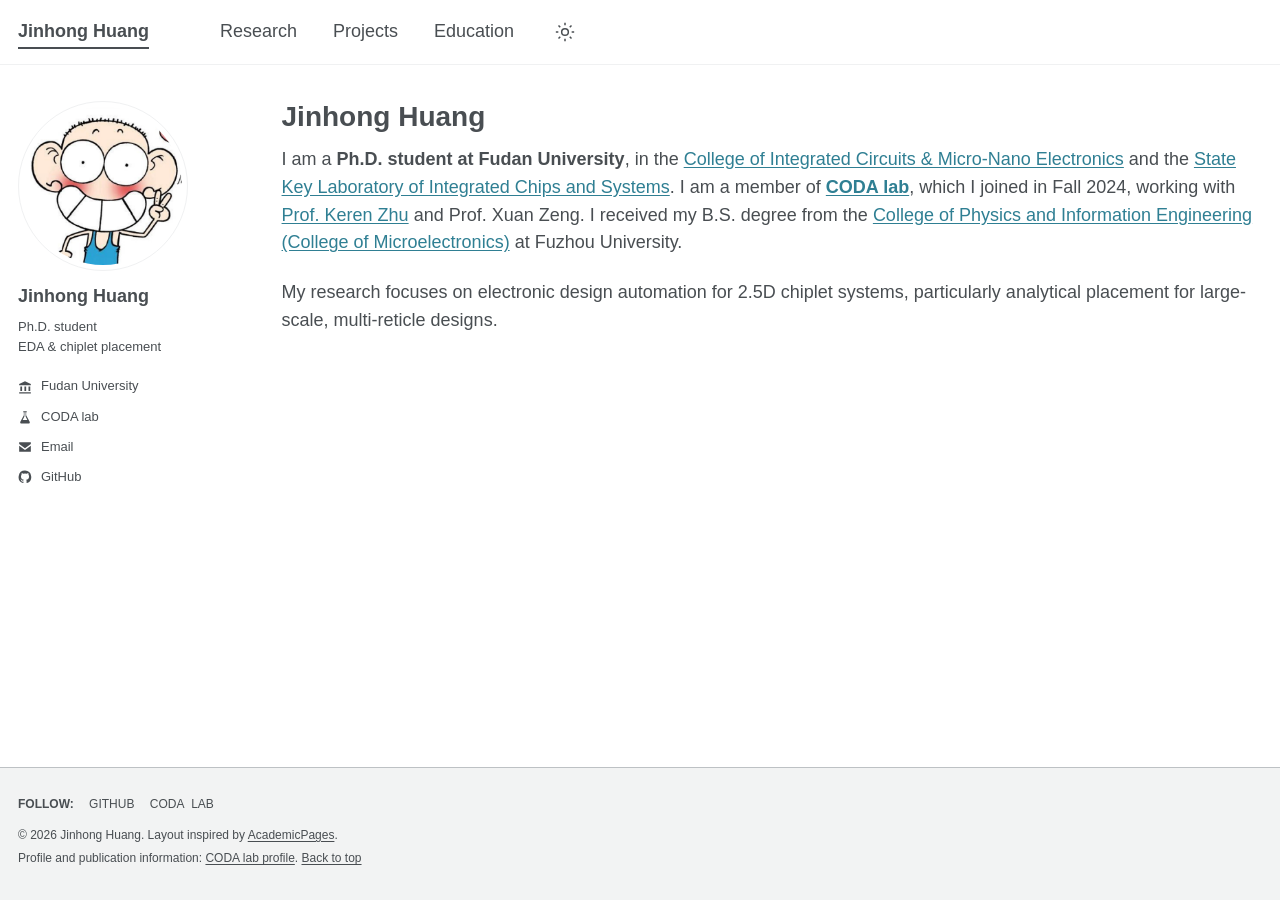
==== index.html @ 20c63093 "Publish academic homepage" ====
<!doctype html>
<html lang="en">
<head>
  <meta charset="utf-8">
  <meta name="viewport" content="width=device-width, initial-scale=1">
  <meta name="description" content="Jinhong Huang, Ph.D. student at Fudan University and member of CODA lab. Research in chiplet placement and electronic design automation.">
  <meta name="theme-color" content="#ffffff">
  <title>Jinhong Huang</title>
  <link rel="icon" type="image/svg+xml" href="assets/favicon.svg">
  <link rel="stylesheet" href="styles.css">
  <script src="script.js" defer></script>
</head>
<body>
  <a class="skip-link" href="#content">Skip to content</a>
  <header class="masthead">
    <nav class="masthead-inner" aria-label="Main navigation">
      <a class="site-name" href="index.html" aria-current="page">Jinhong Huang</a>
      <a href="research/index.html">Research</a>
      <a href="projects/index.html">Projects</a>
      <a href="education/index.html">Education</a>
      <button id="theme-toggle" type="button" aria-label="Switch to dark theme" aria-pressed="false" hidden><svg viewBox="0 0 24 24" width="20" height="20" fill="none" stroke="currentColor" stroke-width="1.8" aria-hidden="true"><circle cx="12" cy="12" r="4"/><path d="M12 1v3m0 16v3M1 12h3m16 0h3M4.2 4.2l2.1 2.1m11.4 11.4 2.1 2.1M4.2 19.8l2.1-2.1M17.7 6.3l2.1-2.1"/></svg></button>
    </nav>
  </header>
  <div class="main-layout">
    <aside class="sidebar" aria-label="Profile">
      <img class="avatar" src="assets/profile.png" alt="Jinhong Huang's GitHub avatar" width="170" height="170">
      <div class="profile-text">
        <h2 class="author-name">Jinhong Huang</h2>
        <p class="author-bio">Ph.D. student<br>EDA &amp; chiplet placement</p>
        <ul class="profile-links">
          <li><svg viewBox="0 0 24 24" aria-hidden="true"><path d="m12 2 10 5v2H2V7l10-5ZM4 11h3v8H4Zm7 0h3v8h-3Zm7 0h3v8h-3ZM2 21h20v2H2Z"/></svg><a href="https://www.fudan.edu.cn/">Fudan University</a></li>
          <li><svg viewBox="0 0 24 24" aria-hidden="true"><path d="M9 2h6v2h-1v5l6 11a2 2 0 0 1-2 3H6a2 2 0 0 1-2-3l6-11V4H9V2Zm2 9-3 6h8l-3-6V4h-2v7Z"/></svg><a href="https://krz.engineer/">CODA lab</a></li>
          <li><svg viewBox="0 0 24 24" aria-hidden="true"><path d="M2 4h20v3l-10 7L2 7V4Zm0 6 10 7 10-7v10H2V10Z"/></svg><a href="mailto:huangjh24@m.fudan.edu.cn">Email</a></li>
          <li><svg viewBox="0 0 24 24" aria-hidden="true"><path d="M12 1a11 11 0 0 0-3.5 21.4c.6.1.8-.3.8-.5v-2.1c-3.1.7-3.7-1.3-3.7-1.3-.5-1.3-1.2-1.6-1.2-1.6-1-.7.1-.7.1-.7 1.1.1 1.7 1.1 1.7 1.1 1 1.7 2.6 1.2 3.2.9.1-.7.4-1.2.7-1.5-2.5-.3-5-1.2-5-5.4 0-1.2.4-2.2 1.1-3-.1-.3-.5-1.4.1-2.9 0 0 .9-.3 3 1.1a10.5 10.5 0 0 1 5.5 0c2.1-1.4 3-1.1 3-1.1.6 1.5.2 2.6.1 2.9.7.8 1.1 1.8 1.1 3 0 4.2-2.6 5.1-5 5.4.4.3.7 1 .7 2v3.1c0 .3.2.6.8.5A11 11 0 0 0 12 1Z"/></svg><a href="https://github.com/ElectroWarriors">GitHub</a></li>
        </ul>
      </div>
    </aside>
    <main id="content">
      <section id="about" aria-labelledby="about-title">
        <h1 id="about-title">Jinhong Huang</h1>
        <p>I am a <strong>Ph.D. student at Fudan University</strong>, in the <a href="https://icmne.fudan.edu.cn/">College of Integrated Circuits &amp; Micro-Nano Electronics</a> and the <a href="https://sklics.fudan.edu.cn/">State Key Laboratory of Integrated Chips and Systems</a>. I am a member of <a href="https://krz.engineer/"><strong>CODA lab</strong></a>, which I joined in Fall 2024, working with <a href="https://krz.engineer/keren/">Prof. Keren Zhu</a> and Prof. Xuan Zeng. I received my B.S. degree from the <a href="https://wx.fzu.edu.cn/xygk/xyjj.htm">College of Physics and Information Engineering (College of Microelectronics)</a> at Fuzhou University.</p>
        <p>My research focuses on electronic design automation for 2.5D chiplet systems, particularly analytical placement for large-scale, multi-reticle designs.</p>
      </section>
    </main>
  </div>
  <footer class="page-footer"><div class="footer-inner">
    <p class="footer-follow"><strong>Follow:</strong> <a href="https://github.com/ElectroWarriors">GitHub</a> <a href="https://krz.engineer/">CODA lab</a></p>
    <p>© <span id="year">2026</span> Jinhong Huang. Layout inspired by <a href="https://github.com/academicpages/academicpages.github.io">AcademicPages</a>.</p>
    <p>Profile and publication information: <a href="https://krz.engineer/people/jinhong-huang/">CODA lab profile</a>. <a href="#content">Back to top</a></p>
  </div></footer>
</body>
</html>
---- styles.css ----
:root {
  color-scheme: light;
  --background: #fff;
  --text: #494e52;
  --muted: #687279;
  --link: #2f7f93;
  --border: #f0f1f2;
  --footer: #f2f3f3;
  font-family: -apple-system, BlinkMacSystemFont, "Segoe UI", "Helvetica Neue", Arial, "Microsoft YaHei", sans-serif;
  font-size: 18px;
  line-height: 1.55;
  -webkit-font-smoothing: antialiased;
}
* { box-sizing: border-box; }
html { scroll-padding-top: 24px; }
body { margin: 0; min-height: 100vh; display: flex; flex-direction: column; color: var(--text); background: var(--background); }
a { color: var(--link); text-decoration: underline; text-underline-offset: 2px; }
a:hover { text-decoration: none; }
a:focus-visible, button:focus-visible { outline: 2px solid var(--link); outline-offset: 4px; }
button { font: inherit; }
[hidden] { display: none !important; }
.skip-link { position: absolute; top: -80px; left: 18px; background: var(--background); padding: 8px 15px; z-index: 20; }
.skip-link:focus { top: 8px; }
.masthead { border-bottom: 1px solid var(--border); }
.masthead-inner { max-width: 1280px; margin: auto; padding: 15px 18px; display: flex; align-items: center; gap: 36px; min-height: 64px; }
.masthead a { color: var(--text); text-decoration: none; white-space: nowrap; }
.masthead a:hover { text-decoration: underline; text-underline-offset: 7px; }
.masthead a[aria-current="page"] { text-decoration: underline; text-underline-offset: 10px; text-decoration-thickness: 2px; }
.site-name { font-weight: 700; margin-right: 35px; }
#theme-toggle { background: none; color: var(--text); border: 0; padding: 4px; width: 30px; height: 30px; cursor: pointer; display: grid; place-items: center; }
.main-layout { width: 100%; max-width: 1280px; flex: 1; margin: 36px auto 0; padding: 0 18px; display: grid; grid-template-columns: 21.18644% minmax(0, 1fr); align-items: start; }
.sidebar { position: sticky; top: 28px; padding-right: 30px; font-size: 13px; }
.avatar { display: block; width: 170px; max-width: 100%; height: auto; aspect-ratio: 1; object-fit: cover; border: 1px solid var(--border); border-radius: 50%; padding: 5px; }
.author-name { margin: 13px 0 8px; font-size: 18px; line-height: 1.4; }
.author-bio { margin: 0 0 19px; line-height: 1.55; }
.profile-links { margin: 0; padding: 0; list-style: none; }
.profile-links li { display: flex; align-items: center; gap: 9px; margin: 0 0 10px; }
.profile-links svg { width: 14px; height: 14px; flex-shrink: 0; fill: currentColor; }
.profile-links a { color: var(--text); text-decoration: none; }
.profile-links a:hover { text-decoration: underline; }
main { min-width: 0; padding-bottom: 28px; }
h1 { margin: -3px 0 10px; font-size: 28px; line-height: 1.35; font-weight: 700; }
.page-title { margin-bottom: 27px; }
.project h2 { font-size: 19px; margin-bottom: 9px; line-height: 1.5; }
#projects > h1, #education > h1 { margin-bottom: 24px; }
h2 { font-size: 23px; margin: 0 0 16px; line-height: 1.4; }
h3 { font-size: 19px; line-height: 1.5; margin: 0 0 9px; }
p { margin: 0 0 22px; }
section { margin-bottom: 39px; }
section:last-child { margin-bottom: 0; }
main ul { margin: 0 0 22px; padding-left: 39px; }
main li { padding-left: 0; margin-bottom: 8px; }
.affiliation { font-size: 14px; color: var(--muted); margin-top: -7px; margin-bottom: 16px; }
.contact-line { font-size: 16px; overflow-wrap: anywhere; }
.section-note { font-size: 13px; color: var(--muted); margin: -7px 0 20px; }
.publication { margin-bottom: 25px; }
.publication h3 { font-size: 18px; margin-bottom: 7px; }
.publication p { font-size: 16px; margin-bottom: 6px; line-height: 1.65; }
.publication h3 a { text-decoration: none; }
.publication h3 a:hover { text-decoration: underline; }
.venue { color: var(--text); }
.accepted { color: var(--link); font-weight: 600; }
.paper-links { font-size: 15px; word-spacing: 4px; }
.project { margin-bottom: 32px; }
.project + .project { border-top: 1px solid var(--border); padding-top: 28px; }
.project p { margin-bottom: 17px; }
.project ul { font-size: 16px; margin-bottom: 17px; }
.project-type { color: var(--muted); font-size: 15px; margin-top: -3px; }
figure { margin: 23px 0 0; }
.figure-link { display: block; width: fit-content; max-width: 100%; margin: auto; }
figure img { display: block; width: 100%; max-width: 100%; height: auto; background: white; }
figure .placement-figure { width: 840px; }
figcaption { margin: 10px 0 0; color: var(--muted); font-size: 13px; line-height: 1.6; }
.page-footer { background: var(--footer); border-top: 1px solid #bdc1c4; padding: 27px 18px; font-size: 12px; }
.footer-inner { max-width: 1244px; margin: auto; }
.page-footer p { margin: 0 0 5px; }
.page-footer a { color: inherit; }
.footer-follow { text-transform: uppercase; word-spacing: 4px; margin-bottom: 12px !important; }
.footer-follow a { text-decoration: none; margin-left: 8px; }
html[data-theme="dark"] { color-scheme: dark; --background: #25282b; --text: #e5e7e9; --muted: #adb5bb; --link: #76c8df; --border: #40464b; --footer: #202326; }
@media (max-width: 1000px) {
  .masthead-inner { gap: 26px; }
  .site-name { margin-right: 8px; }
  .main-layout { grid-template-columns: 24% minmax(0, 1fr); }
  .sidebar { padding-right: 25px; }
  .avatar { width: 155px; }
}
@media (max-width: 767px) {
  :root { font-size: 16px; }
  .masthead-inner { padding: 14px 18px; gap: 12px 22px; flex-wrap: wrap; font-size: 14px; }
  .site-name { flex: 1 0 calc(100% - 60px); margin: 0; font-size: 17px; order: -2; }
  #theme-toggle { order: -1; }
  .main-layout { display: block; margin-top: 23px; }
  .sidebar { position: static; display: flex; align-items: center; gap: 18px; padding: 0 0 22px; margin-bottom: 27px; border-bottom: 1px solid var(--border); }
  .avatar { width: 105px; flex-shrink: 0; }
  .author-name { margin: 0 0 4px; font-size: 17px; }
  .author-bio { margin-bottom: 9px; font-size: 12px; }
  .profile-links { display: flex; gap: 7px 14px; flex-wrap: wrap; }
  .profile-links li { margin: 0; gap: 5px; font-size: 11px; }
  .profile-links li:first-child { flex-basis: 100%; }
  .profile-links svg { width: 12px; height: 12px; }
  h1 { font-size: 26px; }
  h2 { font-size: 22px; }
  h3, .publication h3 { font-size: 17px; }
  .project h2 { font-size: 17px; }
  p { margin-bottom: 19px; }
  .affiliation { font-size: 12px; line-height: 1.8; }
  .publication p { font-size: 14px; }
  main ul { padding-left: 23px; }
  .project ul { font-size: 14px; }
  figcaption { font-size: 12px; }
  .page-footer { font-size: 11px; }
}
@media (max-width: 380px) {
  .masthead-inner { gap: 10px 17px; font-size: 13px; }
  .sidebar { gap: 13px; }
  .avatar { width: 82px; }
  .profile-links { gap: 7px 10px; }
}
@media print {
  .masthead, .sidebar, .page-footer, .skip-link { display: none; }
  .main-layout { display: block; margin: 0; padding: 0; }
  :root { font-size: 12px; }
  body { background: white; color: black; }
  .publication, figure { break-inside: avoid; }
}
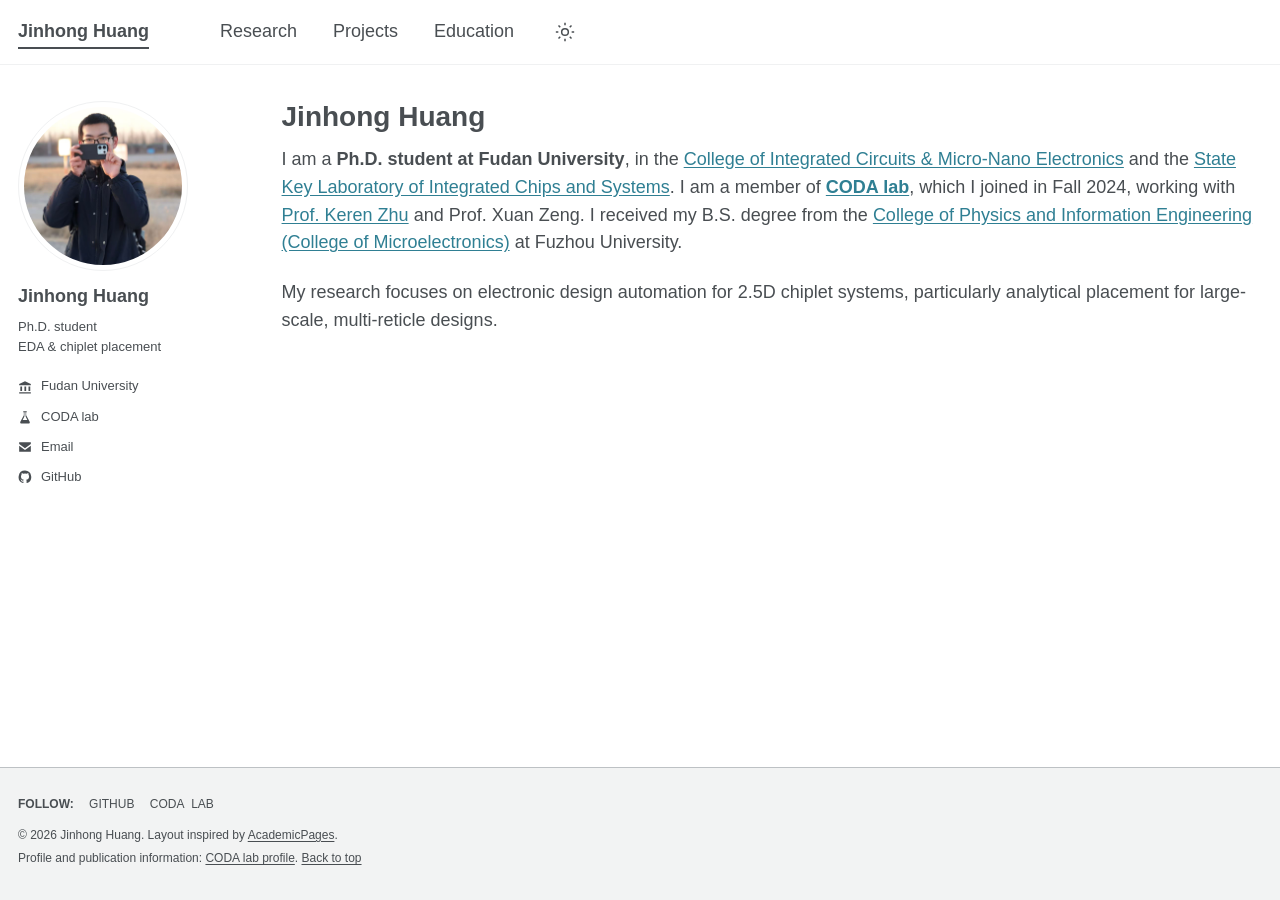
==== commit 04ce2f5b: "Update profile photograph" ====
--- a/index.html
+++ b/index.html
@@ -23,7 +23,7 @@
   </header>
   <div class="main-layout">
     <aside class="sidebar" aria-label="Profile">
-      <img class="avatar" src="assets/profile.png" alt="Jinhong Huang's GitHub avatar" width="170" height="170">
+      <img class="avatar" src="assets/profile.jpg" alt="Portrait of Jinhong Huang" width="170" height="170">
       <div class="profile-text">
         <h2 class="author-name">Jinhong Huang</h2>
         <p class="author-bio">Ph.D. student<br>EDA &amp; chiplet placement</p>
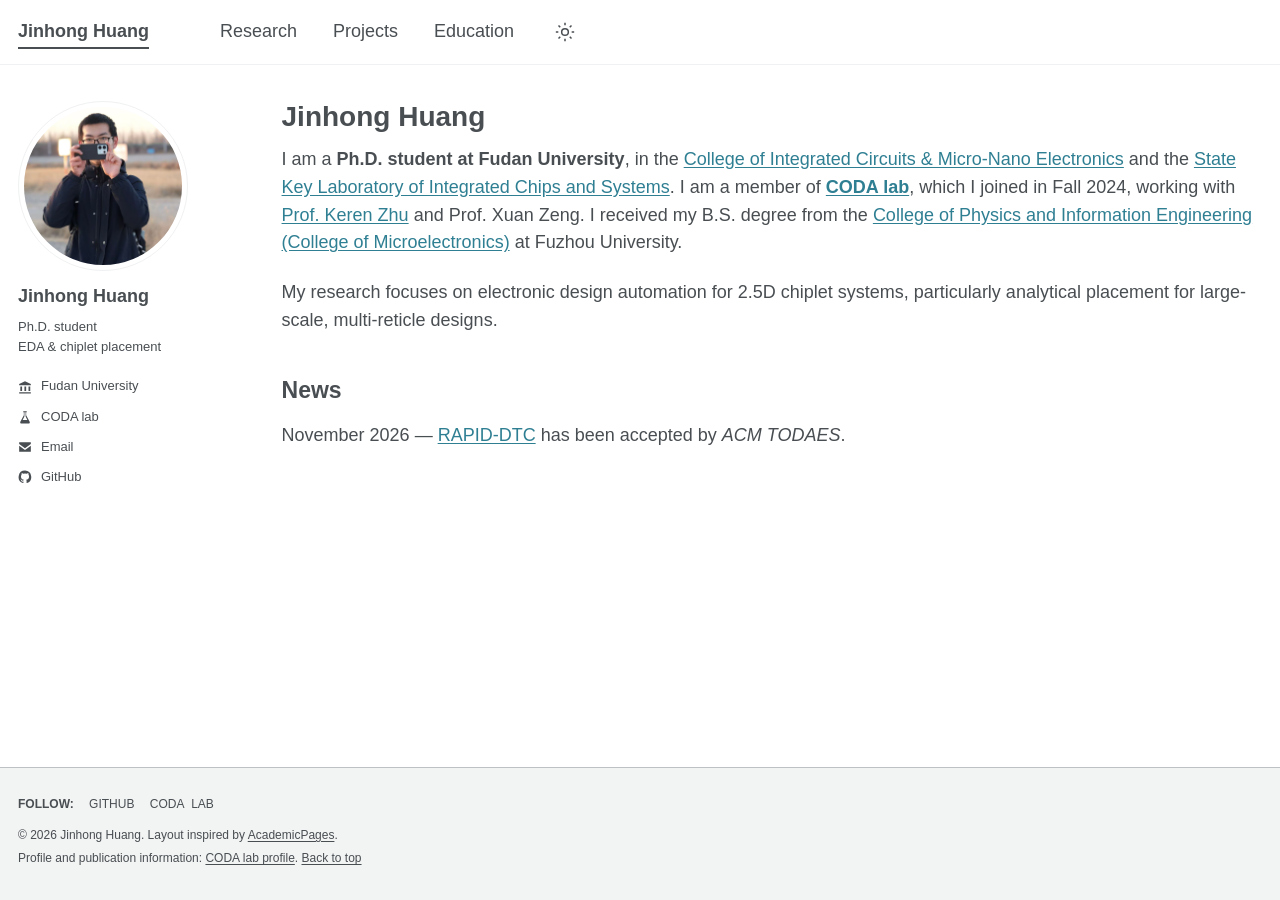
==== commit 623b6420: "Add RAPID-DTC TODAES acceptance and project" ====
--- a/index.html
+++ b/index.html
@@ -41,6 +41,10 @@
         <p>I am a <strong>Ph.D. student at Fudan University</strong>, in the <a href="https://icmne.fudan.edu.cn/">College of Integrated Circuits &amp; Micro-Nano Electronics</a> and the <a href="https://sklics.fudan.edu.cn/">State Key Laboratory of Integrated Chips and Systems</a>. I am a member of <a href="https://krz.engineer/"><strong>CODA lab</strong></a>, which I joined in Fall 2024, working with <a href="https://krz.engineer/keren/">Prof. Keren Zhu</a> and Prof. Xuan Zeng. I received my B.S. degree from the <a href="https://wx.fzu.edu.cn/xygk/xyjj.htm">College of Physics and Information Engineering (College of Microelectronics)</a> at Fuzhou University.</p>
         <p>My research focuses on electronic design automation for 2.5D chiplet systems, particularly analytical placement for large-scale, multi-reticle designs.</p>
       </section>
+      <section id="news" aria-labelledby="news-title">
+        <h2 id="news-title">News</h2>
+        <p><time datetime="2026-11">November 2026</time> — <a href="research/index.html#rapid-dtc-publication">RAPID-DTC</a> has been accepted by <em>ACM TODAES</em>.</p>
+      </section>
     </main>
   </div>
   <footer class="page-footer"><div class="footer-inner">
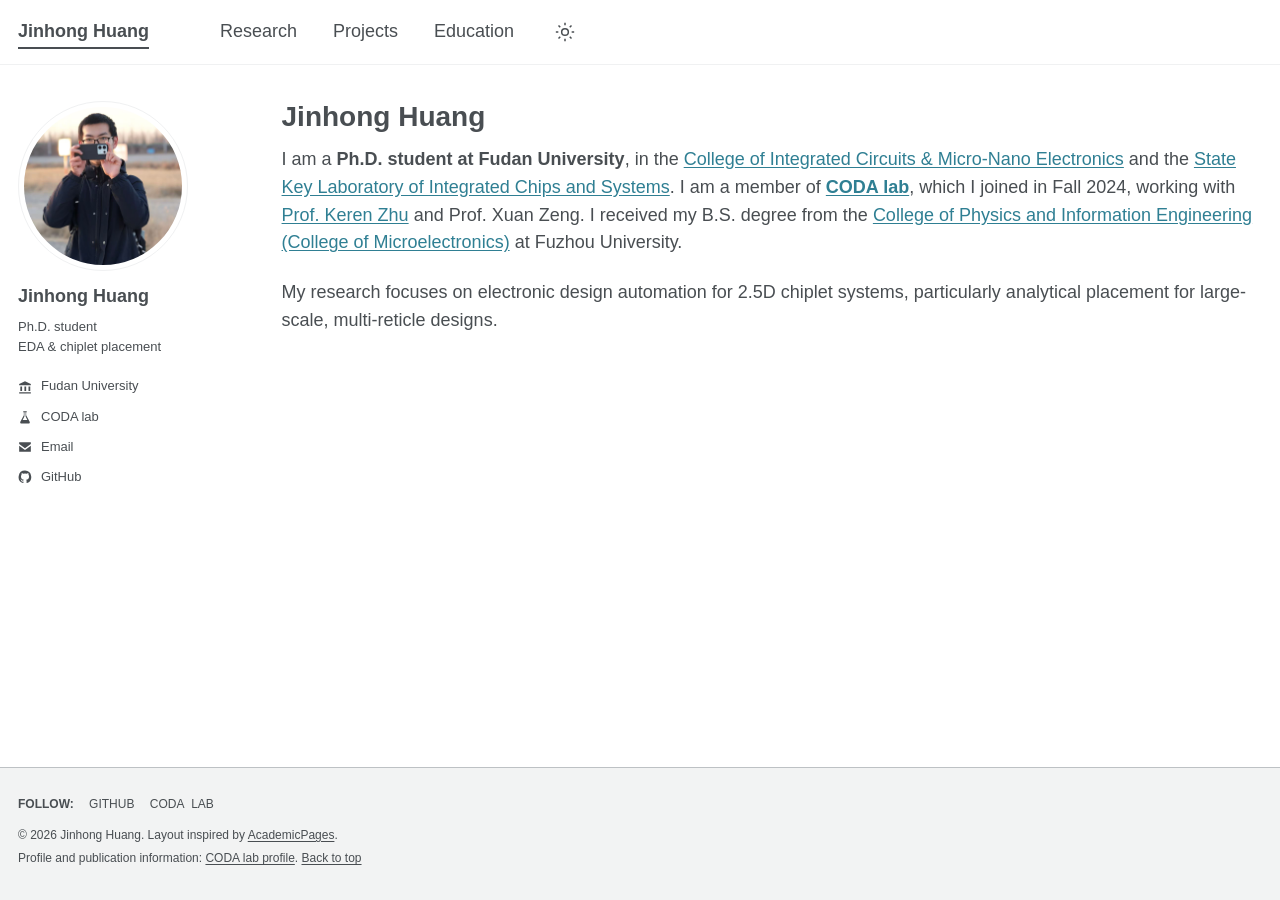
==== commit 553d5380: "Revert "Add RAPID-DTC TODAES acceptance and project" This reverts commit 623b642048b39aea18c2c91646c" ====
--- a/index.html
+++ b/index.html
@@ -41,10 +41,6 @@
         <p>I am a <strong>Ph.D. student at Fudan University</strong>, in the <a href="https://icmne.fudan.edu.cn/">College of Integrated Circuits &amp; Micro-Nano Electronics</a> and the <a href="https://sklics.fudan.edu.cn/">State Key Laboratory of Integrated Chips and Systems</a>. I am a member of <a href="https://krz.engineer/"><strong>CODA lab</strong></a>, which I joined in Fall 2024, working with <a href="https://krz.engineer/keren/">Prof. Keren Zhu</a> and Prof. Xuan Zeng. I received my B.S. degree from the <a href="https://wx.fzu.edu.cn/xygk/xyjj.htm">College of Physics and Information Engineering (College of Microelectronics)</a> at Fuzhou University.</p>
         <p>My research focuses on electronic design automation for 2.5D chiplet systems, particularly analytical placement for large-scale, multi-reticle designs.</p>
       </section>
-      <section id="news" aria-labelledby="news-title">
-        <h2 id="news-title">News</h2>
-        <p><time datetime="2026-11">November 2026</time> — <a href="research/index.html#rapid-dtc-publication">RAPID-DTC</a> has been accepted by <em>ACM TODAES</em>.</p>
-      </section>
     </main>
   </div>
   <footer class="page-footer"><div class="footer-inner">
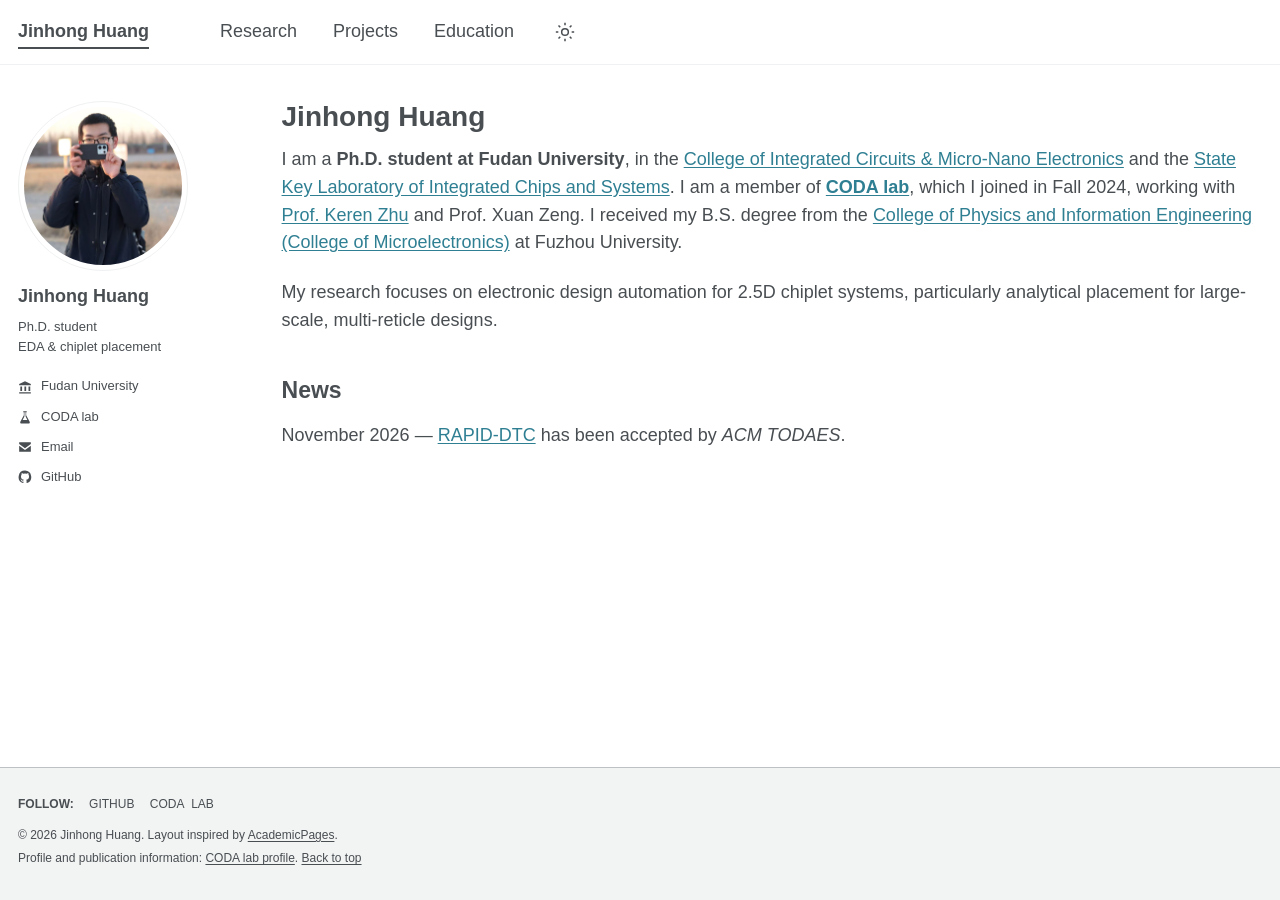
==== commit a8b06e1c: "Keep RAPID-DTC website updates as draft" ====
--- a/index.html
+++ b/index.html
@@ -41,6 +41,10 @@
         <p>I am a <strong>Ph.D. student at Fudan University</strong>, in the <a href="https://icmne.fudan.edu.cn/">College of Integrated Circuits &amp; Micro-Nano Electronics</a> and the <a href="https://sklics.fudan.edu.cn/">State Key Laboratory of Integrated Chips and Systems</a>. I am a member of <a href="https://krz.engineer/"><strong>CODA lab</strong></a>, which I joined in Fall 2024, working with <a href="https://krz.engineer/keren/">Prof. Keren Zhu</a> and Prof. Xuan Zeng. I received my B.S. degree from the <a href="https://wx.fzu.edu.cn/xygk/xyjj.htm">College of Physics and Information Engineering (College of Microelectronics)</a> at Fuzhou University.</p>
         <p>My research focuses on electronic design automation for 2.5D chiplet systems, particularly analytical placement for large-scale, multi-reticle designs.</p>
       </section>
+      <section id="news" aria-labelledby="news-title">
+        <h2 id="news-title">News</h2>
+        <p><time datetime="2026-11">November 2026</time> — <a href="research/index.html#rapid-dtc-publication">RAPID-DTC</a> has been accepted by <em>ACM TODAES</em>.</p>
+      </section>
     </main>
   </div>
   <footer class="page-footer"><div class="footer-inner">
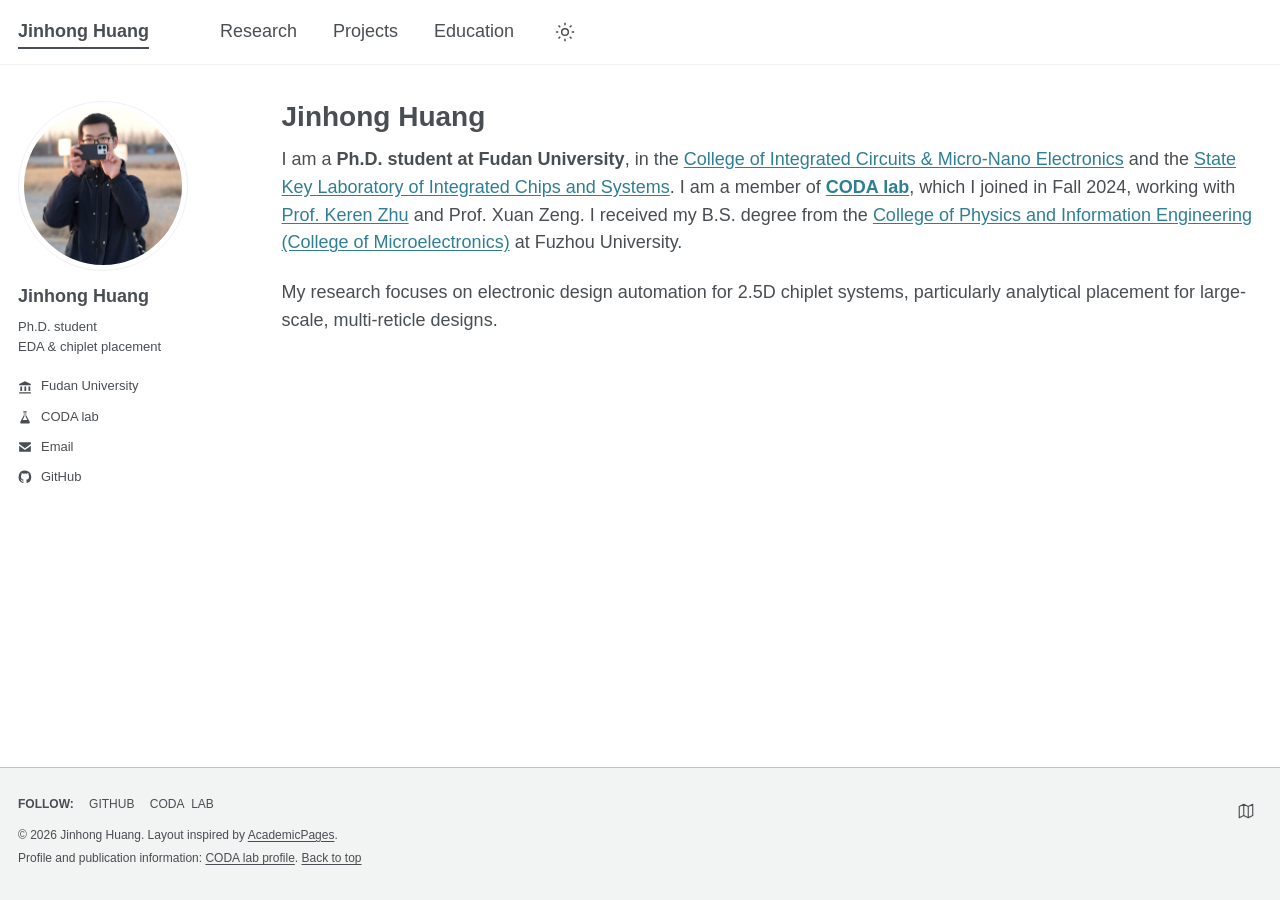
==== commit 0e5661d9: "Add Luoyang food map with a quiet footer shortcut" ====
--- a/index.html
+++ b/index.html
@@ -7,7 +7,7 @@
   <meta name="theme-color" content="#ffffff">
   <title>Jinhong Huang</title>
   <link rel="icon" type="image/svg+xml" href="assets/favicon.svg">
-  <link rel="stylesheet" href="styles.css">
+  <link rel="stylesheet" href="styles.css?v=food-map">
   <script src="script.js" defer></script>
 </head>
 <body>
@@ -41,13 +41,10 @@
         <p>I am a <strong>Ph.D. student at Fudan University</strong>, in the <a href="https://icmne.fudan.edu.cn/">College of Integrated Circuits &amp; Micro-Nano Electronics</a> and the <a href="https://sklics.fudan.edu.cn/">State Key Laboratory of Integrated Chips and Systems</a>. I am a member of <a href="https://krz.engineer/"><strong>CODA lab</strong></a>, which I joined in Fall 2024, working with <a href="https://krz.engineer/keren/">Prof. Keren Zhu</a> and Prof. Xuan Zeng. I received my B.S. degree from the <a href="https://wx.fzu.edu.cn/xygk/xyjj.htm">College of Physics and Information Engineering (College of Microelectronics)</a> at Fuzhou University.</p>
         <p>My research focuses on electronic design automation for 2.5D chiplet systems, particularly analytical placement for large-scale, multi-reticle designs.</p>
       </section>
-      <section id="news" aria-labelledby="news-title">
-        <h2 id="news-title">News</h2>
-        <p><time datetime="2026-11">November 2026</time> — <a href="research/index.html#rapid-dtc-publication">RAPID-DTC</a> has been accepted by <em>ACM TODAES</em>.</p>
-      </section>
     </main>
   </div>
   <footer class="page-footer"><div class="footer-inner">
+    <a class="map-shortcut" href="luoyang/" aria-label="洛阳美食地图" title="洛阳美食地图"><svg viewBox="0 0 24 24" width="18" height="18" fill="none" stroke="currentColor" stroke-width="1.5" stroke-linecap="round" stroke-linejoin="round" aria-hidden="true"><path d="m9 18-6 3V6l6-3 6 3 6-3v15l-6 3-6-3Zm0 0V3m6 3v15"/></svg></a>
     <p class="footer-follow"><strong>Follow:</strong> <a href="https://github.com/ElectroWarriors">GitHub</a> <a href="https://krz.engineer/">CODA lab</a></p>
     <p>© <span id="year">2026</span> Jinhong Huang. Layout inspired by <a href="https://github.com/academicpages/academicpages.github.io">AcademicPages</a>.</p>
     <p>Profile and publication information: <a href="https://krz.engineer/people/jinhong-huang/">CODA lab profile</a>. <a href="#content">Back to top</a></p>
--- a/styles.css
+++ b/styles.css
@@ -73,6 +73,8 @@
 figcaption { margin: 10px 0 0; color: var(--muted); font-size: 13px; line-height: 1.6; }
 .page-footer { background: var(--footer); border-top: 1px solid #bdc1c4; padding: 27px 18px; font-size: 12px; }
 .footer-inner { max-width: 1244px; margin: auto; }
+.map-shortcut { float: right; display: inline-flex; align-items: center; justify-content: center; width: 32px; height: 32px; margin-left: 12px; border: 1px solid transparent; border-radius: 4px; }
+.map-shortcut:hover { border-color: currentColor; }
 .page-footer p { margin: 0 0 5px; }
 .page-footer a { color: inherit; }
 .footer-follow { text-transform: uppercase; word-spacing: 4px; margin-bottom: 12px !important; }
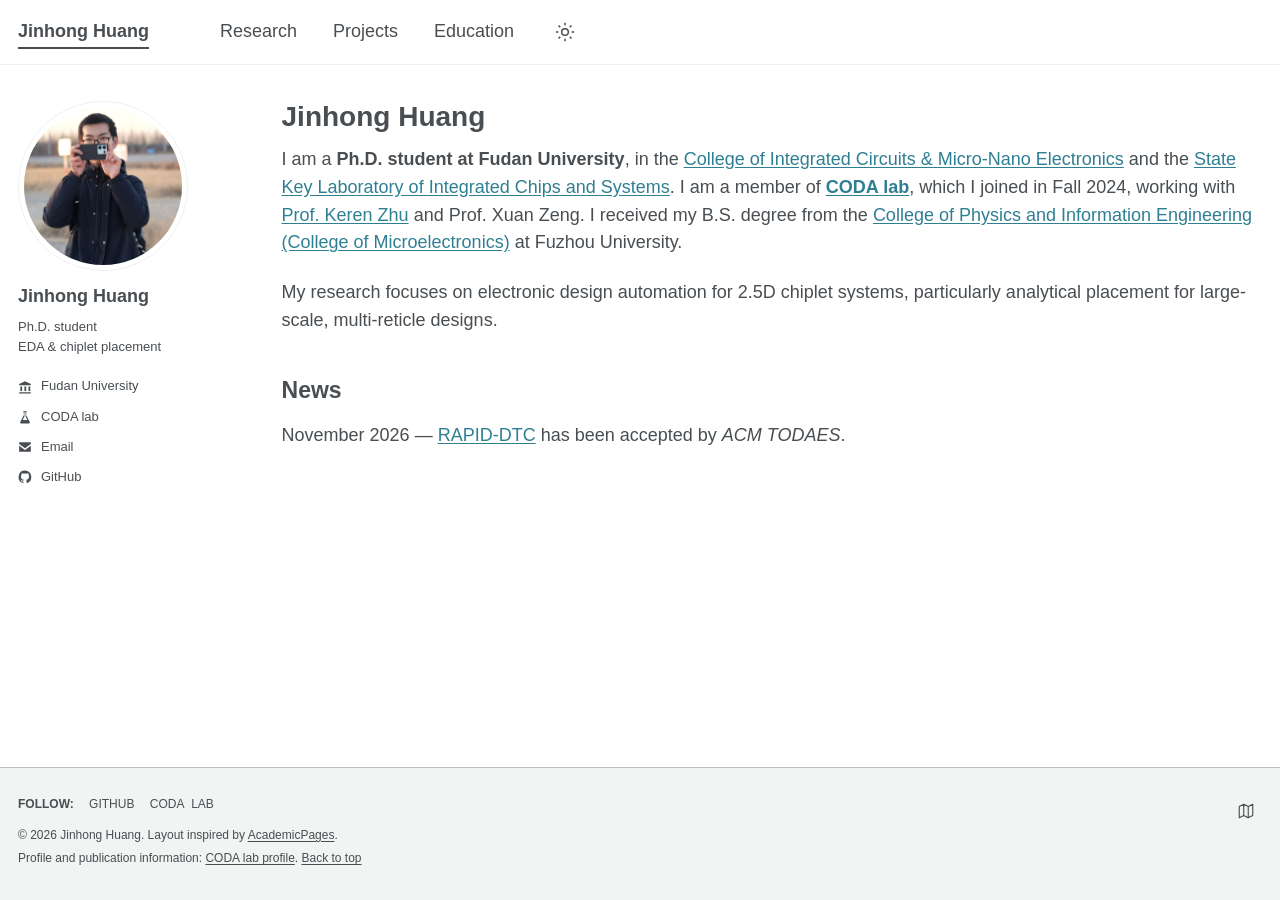
==== commit 7c9ab051: "Merge RAPID-DTC publication and project updates" ====
--- a/index.html
+++ b/index.html
@@ -41,6 +41,10 @@
         <p>I am a <strong>Ph.D. student at Fudan University</strong>, in the <a href="https://icmne.fudan.edu.cn/">College of Integrated Circuits &amp; Micro-Nano Electronics</a> and the <a href="https://sklics.fudan.edu.cn/">State Key Laboratory of Integrated Chips and Systems</a>. I am a member of <a href="https://krz.engineer/"><strong>CODA lab</strong></a>, which I joined in Fall 2024, working with <a href="https://krz.engineer/keren/">Prof. Keren Zhu</a> and Prof. Xuan Zeng. I received my B.S. degree from the <a href="https://wx.fzu.edu.cn/xygk/xyjj.htm">College of Physics and Information Engineering (College of Microelectronics)</a> at Fuzhou University.</p>
         <p>My research focuses on electronic design automation for 2.5D chiplet systems, particularly analytical placement for large-scale, multi-reticle designs.</p>
       </section>
+      <section id="news" aria-labelledby="news-title">
+        <h2 id="news-title">News</h2>
+        <p><time datetime="2026-11">November 2026</time> — <a href="research/index.html#rapid-dtc-publication">RAPID-DTC</a> has been accepted by <em>ACM TODAES</em>.</p>
+      </section>
     </main>
   </div>
   <footer class="page-footer"><div class="footer-inner">
